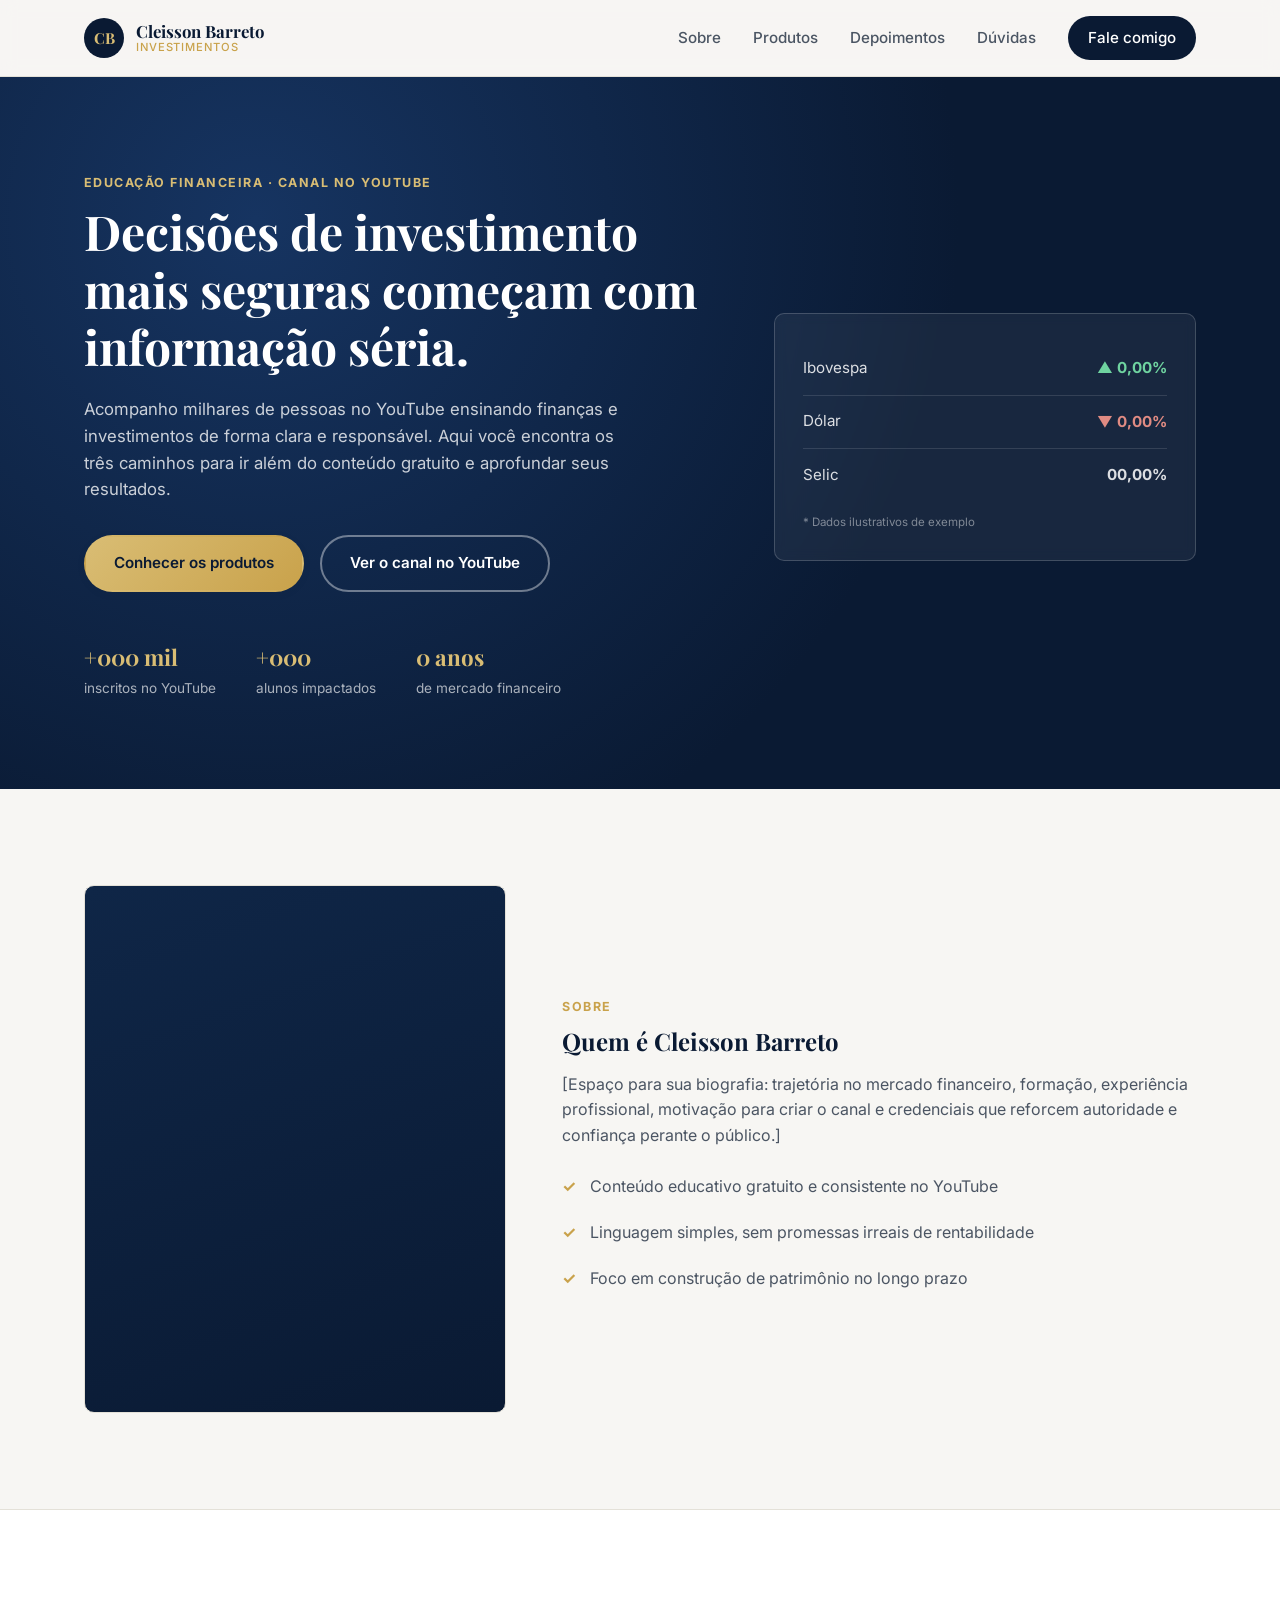
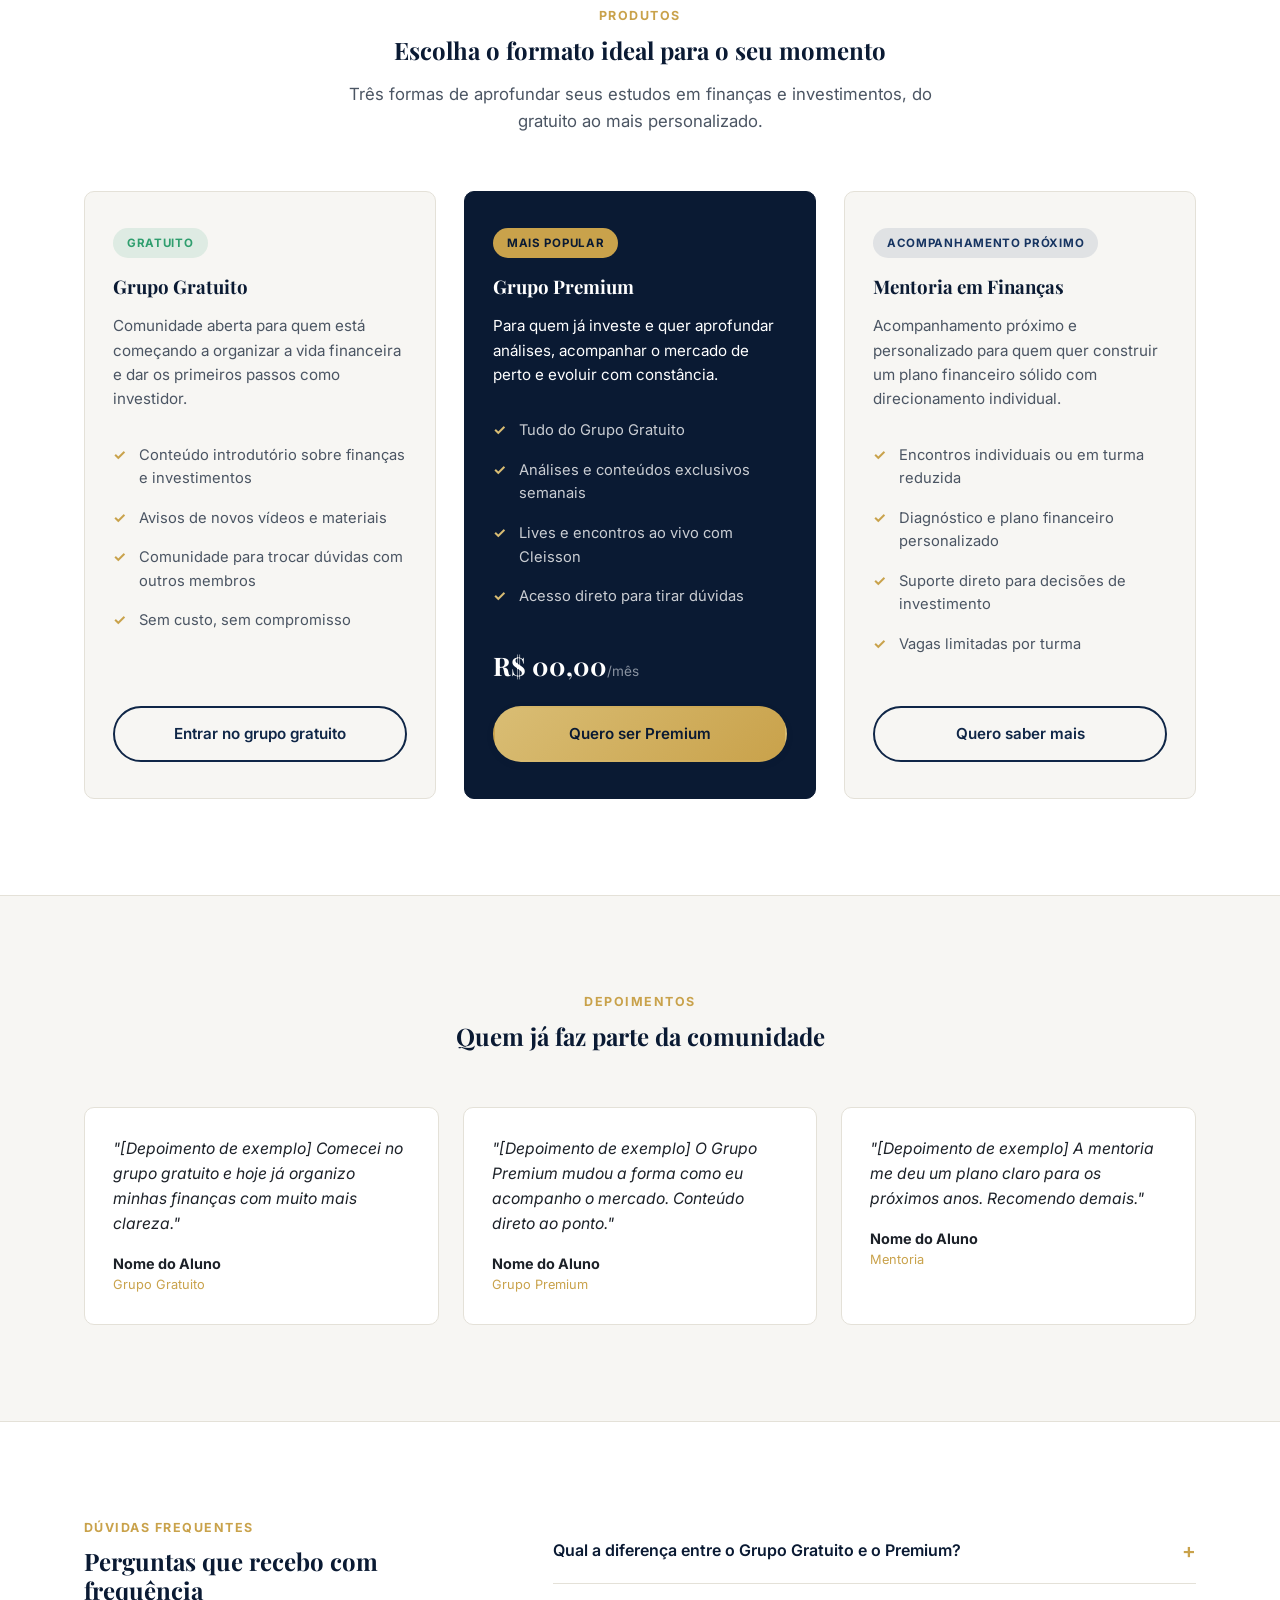
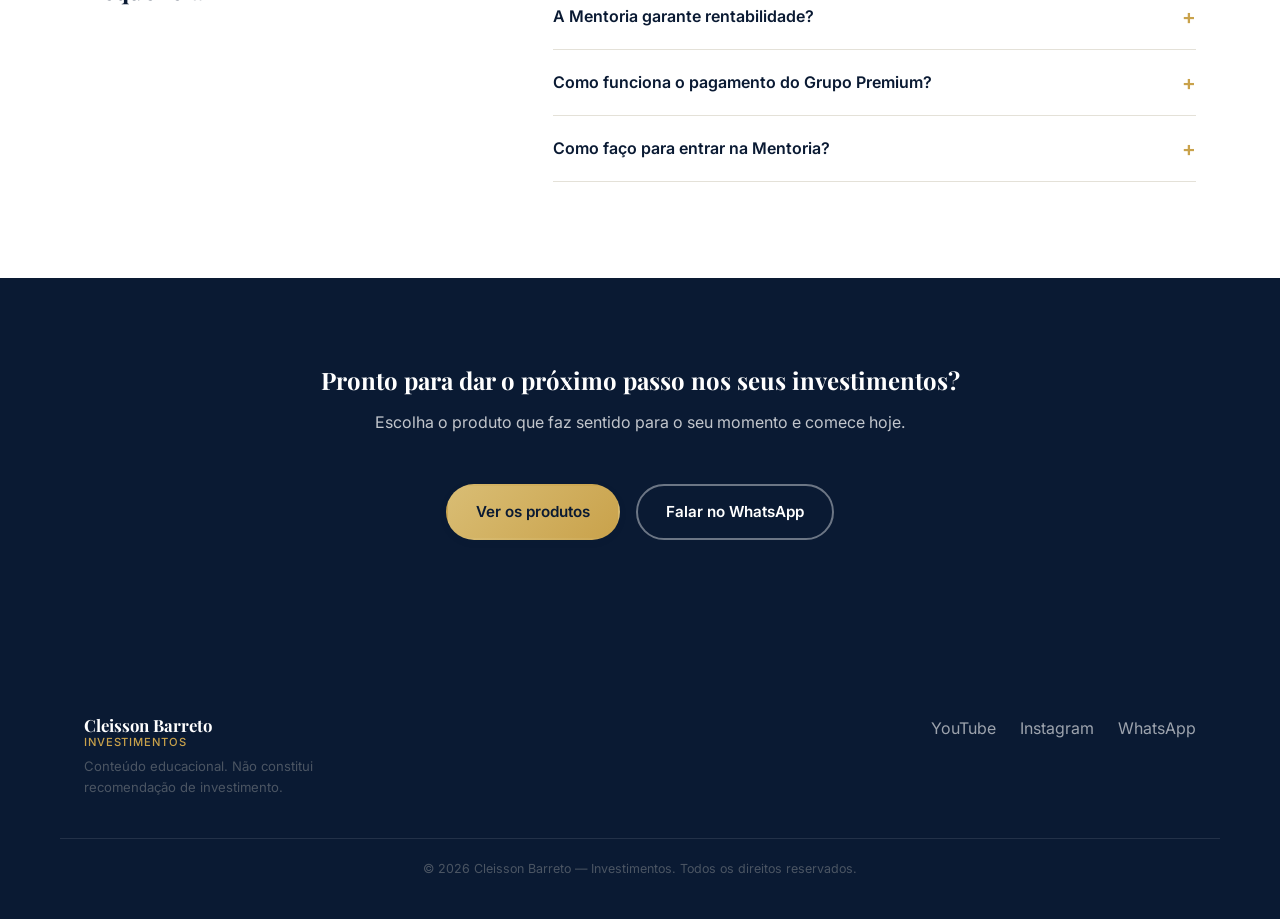
==== index.html @ 2f40ebaf "Landing page inicial: Cleisson Barreto - Investimentos" ====
<!DOCTYPE html>
<html lang="pt-BR">
<head>
<meta charset="UTF-8">
<meta name="viewport" content="width=device-width, initial-scale=1.0">
<title>Cleisson Barreto — Investimentos | Mentoria, Grupo Premium e Comunidade Gratuita</title>
<meta name="description" content="Educação financeira séria e prática. Conheça a Mentoria, o Grupo Premium e o Grupo Gratuito de Cleisson Barreto — Investimentos.">
<link rel="icon" href="data:,">
<link rel="preconnect" href="https://fonts.googleapis.com">
<link rel="preconnect" href="https://fonts.gstatic.com" crossorigin>
<link href="https://fonts.googleapis.com/css2?family=Playfair+Display:wght@600;700;800&family=Inter:wght@400;500;600;700&display=swap" rel="stylesheet">
<link rel="stylesheet" href="assets/style.css">
</head>
<body>

<!-- HEADER -->
<header class="header" id="header">
  <div class="container header__inner">
    <a href="#topo" class="brand">
      <span class="brand__mark">CB</span>
      <span class="brand__name">Cleisson Barreto <small>Investimentos</small></span>
    </a>

    <nav class="nav" id="nav">
      <a href="#sobre">Sobre</a>
      <a href="#produtos">Produtos</a>
      <a href="#depoimentos">Depoimentos</a>
      <a href="#faq">Dúvidas</a>
      <a href="#contato" class="nav__cta">Fale comigo</a>
    </nav>

    <button class="nav-toggle" id="navToggle" aria-label="Abrir menu" aria-expanded="false">
      <span></span><span></span><span></span>
    </button>
  </div>
</header>

<main id="topo">

  <!-- HERO -->
  <section class="hero">
    <div class="container hero__inner">
      <div class="hero__content">
        <p class="eyebrow">Educação financeira · Canal no YouTube</p>
        <h1>Decisões de investimento mais seguras começam com informação séria.</h1>
        <p class="hero__lead">
          Acompanho milhares de pessoas no YouTube ensinando finanças e investimentos de forma clara e responsável.
          Aqui você encontra os três caminhos para ir além do conteúdo gratuito e aprofundar seus resultados.
        </p>
        <div class="hero__actions">
          <a href="#produtos" class="btn btn--gold">Conhecer os produtos</a>
          <a href="#" class="btn btn--ghost" target="_blank" rel="noopener">Ver o canal no YouTube</a>
        </div>

        <div class="hero__stats">
          <div><strong>+000 mil</strong><span>inscritos no YouTube</span></div>
          <div><strong>+000</strong><span>alunos impactados</span></div>
          <div><strong>0 anos</strong><span>de mercado financeiro</span></div>
        </div>
      </div>

      <div class="hero__media" aria-hidden="true">
        <div class="hero__card">
          <div class="hero__card-row"><span>Ibovespa</span><strong class="up">▲ 0,00%</strong></div>
          <div class="hero__card-row"><span>Dólar</span><strong class="down">▼ 0,00%</strong></div>
          <div class="hero__card-row"><span>Selic</span><strong>00,00%</strong></div>
          <p class="hero__card-note">* Dados ilustrativos de exemplo</p>
        </div>
      </div>
    </div>
  </section>

  <!-- SOBRE -->
  <section class="sobre" id="sobre">
    <div class="container sobre__inner">
      <div class="sobre__media" aria-hidden="true">
        <div class="sobre__frame"></div>
      </div>
      <div class="sobre__content">
        <p class="eyebrow">Sobre</p>
        <h2>Quem é Cleisson Barreto</h2>
        <p>
          [Espaço para sua biografia: trajetória no mercado financeiro, formação, experiência profissional,
          motivação para criar o canal e credenciais que reforcem autoridade e confiança perante o público.]
        </p>
        <ul class="sobre__list">
          <li>Conteúdo educativo gratuito e consistente no YouTube</li>
          <li>Linguagem simples, sem promessas irreais de rentabilidade</li>
          <li>Foco em construção de patrimônio no longo prazo</li>
        </ul>
      </div>
    </div>
  </section>

  <!-- PRODUTOS -->
  <section class="produtos" id="produtos">
    <div class="container">
      <div class="section-head">
        <p class="eyebrow">Produtos</p>
        <h2>Escolha o formato ideal para o seu momento</h2>
        <p class="section-lead">Três formas de aprofundar seus estudos em finanças e investimentos, do gratuito ao mais personalizado.</p>
      </div>

      <div class="cards">

        <!-- GRATUITO -->
        <article class="card">
          <div class="card__badge card__badge--free">Gratuito</div>
          <h3>Grupo Gratuito</h3>
          <p class="card__desc">Comunidade aberta para quem está começando a organizar a vida financeira e dar os primeiros passos como investidor.</p>
          <ul class="card__features">
            <li>Conteúdo introdutório sobre finanças e investimentos</li>
            <li>Avisos de novos vídeos e materiais</li>
            <li>Comunidade para trocar dúvidas com outros membros</li>
            <li>Sem custo, sem compromisso</li>
          </ul>
          <a href="#" class="btn btn--outline" target="_blank" rel="noopener">Entrar no grupo gratuito</a>
        </article>

        <!-- PREMIUM -->
        <article class="card card--highlight">
          <div class="card__badge card__badge--premium">Mais popular</div>
          <h3>Grupo Premium</h3>
          <p class="card__desc">Para quem já investe e quer aprofundar análises, acompanhar o mercado de perto e evoluir com constância.</p>
          <ul class="card__features">
            <li>Tudo do Grupo Gratuito</li>
            <li>Análises e conteúdos exclusivos semanais</li>
            <li>Lives e encontros ao vivo com Cleisson</li>
            <li>Acesso direto para tirar dúvidas</li>
          </ul>
          <p class="card__price">R$ 00,00<span>/mês</span></p>
          <a href="#" class="btn btn--gold" target="_blank" rel="noopener">Quero ser Premium</a>
        </article>

        <!-- MENTORIA -->
        <article class="card">
          <div class="card__badge card__badge--mentoria">Acompanhamento próximo</div>
          <h3>Mentoria em Finanças</h3>
          <p class="card__desc">Acompanhamento próximo e personalizado para quem quer construir um plano financeiro sólido com direcionamento individual.</p>
          <ul class="card__features">
            <li>Encontros individuais ou em turma reduzida</li>
            <li>Diagnóstico e plano financeiro personalizado</li>
            <li>Suporte direto para decisões de investimento</li>
            <li>Vagas limitadas por turma</li>
          </ul>
          <a href="#" class="btn btn--outline" target="_blank" rel="noopener">Quero saber mais</a>
        </article>

      </div>
    </div>
  </section>

  <!-- DEPOIMENTOS -->
  <section class="depoimentos" id="depoimentos">
    <div class="container">
      <div class="section-head">
        <p class="eyebrow">Depoimentos</p>
        <h2>Quem já faz parte da comunidade</h2>
      </div>

      <div class="depo-grid">
        <blockquote class="depo">
          <p>"[Depoimento de exemplo] Comecei no grupo gratuito e hoje já organizo minhas finanças com muito mais clareza."</p>
          <footer><strong>Nome do Aluno</strong><span>Grupo Gratuito</span></footer>
        </blockquote>
        <blockquote class="depo">
          <p>"[Depoimento de exemplo] O Grupo Premium mudou a forma como eu acompanho o mercado. Conteúdo direto ao ponto."</p>
          <footer><strong>Nome do Aluno</strong><span>Grupo Premium</span></footer>
        </blockquote>
        <blockquote class="depo">
          <p>"[Depoimento de exemplo] A mentoria me deu um plano claro para os próximos anos. Recomendo demais."</p>
          <footer><strong>Nome do Aluno</strong><span>Mentoria</span></footer>
        </blockquote>
      </div>
    </div>
  </section>

  <!-- FAQ -->
  <section class="faq" id="faq">
    <div class="container faq__inner">
      <div class="section-head section-head--left">
        <p class="eyebrow">Dúvidas frequentes</p>
        <h2>Perguntas que recebo com frequência</h2>
      </div>

      <div class="accordion">
        <div class="accordion__item">
          <button class="accordion__trigger">Qual a diferença entre o Grupo Gratuito e o Premium?</button>
          <div class="accordion__panel">
            <p>[Explicação sobre a diferença de profundidade de conteúdo, frequência e formato entre os dois grupos.]</p>
          </div>
        </div>
        <div class="accordion__item">
          <button class="accordion__trigger">A Mentoria garante rentabilidade?</button>
          <div class="accordion__panel">
            <p>Não. Nenhum produto de educação financeira garante rentabilidade. O foco é te dar informação, método e acompanhamento para que você tome decisões mais conscientes.</p>
          </div>
        </div>
        <div class="accordion__item">
          <button class="accordion__trigger">Como funciona o pagamento do Grupo Premium?</button>
          <div class="accordion__panel">
            <p>[Explicação sobre forma de pagamento, recorrência e política de cancelamento.]</p>
          </div>
        </div>
        <div class="accordion__item">
          <button class="accordion__trigger">Como faço para entrar na Mentoria?</button>
          <div class="accordion__panel">
            <p>[Explicação sobre processo de inscrição, seleção e vagas disponíveis.]</p>
          </div>
        </div>
      </div>
    </div>
  </section>

  <!-- CTA FINAL -->
  <section class="cta-final" id="contato">
    <div class="container cta-final__inner">
      <h2>Pronto para dar o próximo passo nos seus investimentos?</h2>
      <p>Escolha o produto que faz sentido para o seu momento e comece hoje.</p>
      <div class="hero__actions">
        <a href="#produtos" class="btn btn--gold">Ver os produtos</a>
        <a href="#" class="btn btn--ghost" target="_blank" rel="noopener">Falar no WhatsApp</a>
      </div>
    </div>
  </section>

</main>

<!-- FOOTER -->
<footer class="footer">
  <div class="container footer__inner">
    <div>
      <span class="brand__name footer__brand">Cleisson Barreto <small>Investimentos</small></span>
      <p class="footer__note">Conteúdo educacional. Não constitui recomendação de investimento.</p>
    </div>
    <div class="footer__links">
      <a href="#" target="_blank" rel="noopener">YouTube</a>
      <a href="#" target="_blank" rel="noopener">Instagram</a>
      <a href="#" target="_blank" rel="noopener">WhatsApp</a>
    </div>
  </div>
  <div class="container">
    <p class="footer__copy">© <span id="year"></span> Cleisson Barreto — Investimentos. Todos os direitos reservados.</p>
  </div>
</footer>

<script src="assets/script.js"></script>
</body>
</html>
---- assets/style.css ----
/* ==========================================================================
   Cleisson Barreto — Investimentos
   Paleta: azul-marinho (autoridade) + dourado (premium) + grafite (texto)
   ========================================================================== */

:root {
  --navy-900: #0a1a33;
  --navy-800: #0f2647;
  --navy-700: #163461;
  --gold-500: #c9a24b;
  --gold-400: #d9bd74;
  --graphite-900: #1c2128;
  --graphite-600: #4b5563;
  --graphite-400: #8a93a1;
  --off-white: #f7f6f3;
  --white: #ffffff;
  --border: #e4e1d8;
  --success: #2f9e6e;
  --danger: #c0392b;

  --font-head: "Playfair Display", Georgia, serif;
  --font-body: "Inter", -apple-system, BlinkMacSystemFont, "Segoe UI", sans-serif;

  --radius: 10px;
  --shadow-sm: 0 2px 8px rgba(10, 26, 51, 0.06);
  --shadow-md: 0 12px 32px rgba(10, 26, 51, 0.12);
  --container: 1160px;
}

@media (prefers-color-scheme: dark) {
  :root {
    --off-white: #0b0f16;
    --white: #10151f;
    --graphite-900: #eef1f5;
    --graphite-600: #b7bfca;
    --graphite-400: #7c8794;
    --border: #232a37;
  }
}

* { box-sizing: border-box; }
html { scroll-behavior: smooth; }
body {
  margin: 0;
  font-family: var(--font-body);
  color: var(--graphite-900);
  background: var(--off-white);
  line-height: 1.6;
  -webkit-font-smoothing: antialiased;
}
img { max-width: 100%; display: block; }
a { color: inherit; text-decoration: none; }
ul { margin: 0; padding: 0; list-style: none; }
h1, h2, h3 { font-family: var(--font-head); line-height: 1.2; margin: 0 0 16px; color: var(--navy-900); }
@media (prefers-color-scheme: dark) { h1, h2, h3 { color: var(--graphite-900); } }
p { margin: 0 0 16px; color: var(--graphite-600); }

.container {
  max-width: var(--container);
  margin: 0 auto;
  padding: 0 24px;
}

.eyebrow {
  text-transform: uppercase;
  letter-spacing: 0.12em;
  font-size: 0.78rem;
  font-weight: 700;
  color: var(--gold-500);
  margin-bottom: 10px;
}

/* Buttons */
.btn {
  display: inline-flex;
  align-items: center;
  justify-content: center;
  padding: 14px 28px;
  border-radius: 999px;
  font-weight: 600;
  font-size: 0.95rem;
  border: 2px solid transparent;
  transition: transform 0.15s ease, box-shadow 0.15s ease, background 0.15s ease, color 0.15s ease;
  cursor: pointer;
  white-space: nowrap;
}
.btn:hover { transform: translateY(-2px); }
.btn--gold {
  background: linear-gradient(135deg, var(--gold-400), var(--gold-500));
  color: var(--navy-900);
  box-shadow: var(--shadow-sm);
}
.btn--gold:hover { box-shadow: var(--shadow-md); }
.btn--ghost {
  background: transparent;
  color: var(--white);
  border-color: rgba(255, 255, 255, 0.4);
}
.btn--ghost:hover { border-color: var(--white); }
.btn--outline {
  background: transparent;
  color: var(--navy-800);
  border-color: var(--navy-800);
}
@media (prefers-color-scheme: dark) { .btn--outline { color: var(--graphite-900); border-color: var(--graphite-400); } }
.btn--outline:hover { background: var(--navy-800); color: var(--white); }

/* Header */
.header {
  position: sticky;
  top: 0;
  z-index: 100;
  background: rgba(247, 246, 243, 0.9);
  backdrop-filter: blur(8px);
  border-bottom: 1px solid var(--border);
}
@media (prefers-color-scheme: dark) { .header { background: rgba(11, 15, 22, 0.9); } }
.header__inner {
  display: flex;
  align-items: center;
  justify-content: space-between;
  height: 76px;
}
.brand { display: flex; align-items: center; gap: 12px; }
.brand__mark {
  width: 40px; height: 40px;
  border-radius: 50%;
  background: var(--navy-900);
  color: var(--gold-400);
  font-family: var(--font-head);
  font-weight: 700;
  display: flex; align-items: center; justify-content: center;
  font-size: 0.95rem;
}
.brand__name {
  font-family: var(--font-head);
  font-weight: 700;
  font-size: 1.05rem;
  color: var(--navy-900);
  display: flex;
  flex-direction: column;
  line-height: 1.15;
}
@media (prefers-color-scheme: dark) { .brand__name { color: var(--graphite-900); } }
.brand__name small {
  font-family: var(--font-body);
  font-weight: 500;
  font-size: 0.7rem;
  letter-spacing: 0.08em;
  text-transform: uppercase;
  color: var(--gold-500);
}
.nav { display: flex; align-items: center; gap: 32px; }
.nav a { font-weight: 500; font-size: 0.95rem; color: var(--graphite-600); }
.nav a:hover { color: var(--navy-900); }
@media (prefers-color-scheme: dark) { .nav a:hover { color: var(--graphite-900); } }
.nav__cta {
  background: var(--navy-900);
  color: var(--white) !important;
  padding: 10px 20px;
  border-radius: 999px;
}
.nav__cta:hover { background: var(--navy-700); }

.nav-toggle {
  display: none;
  flex-direction: column;
  gap: 5px;
  background: none;
  border: none;
  cursor: pointer;
  padding: 8px;
}
.nav-toggle span { width: 24px; height: 2px; background: var(--navy-900); border-radius: 2px; }
@media (prefers-color-scheme: dark) { .nav-toggle span { background: var(--graphite-900); } }

@media (max-width: 860px) {
  .nav {
    position: fixed;
    top: 76px; left: 0; right: 0;
    background: var(--white);
    flex-direction: column;
    align-items: flex-start;
    padding: 24px;
    gap: 20px;
    border-bottom: 1px solid var(--border);
    transform: translateY(-150%);
    transition: transform 0.25s ease;
  }
  .nav.is-open { transform: translateY(0); }
  .nav-toggle { display: flex; }
}

/* Hero */
.hero {
  background: radial-gradient(circle at 20% 20%, var(--navy-700), var(--navy-900) 60%);
  color: var(--white);
  padding: 96px 0 88px;
}
.hero__inner {
  display: grid;
  grid-template-columns: 1.2fr 0.8fr;
  gap: 56px;
  align-items: center;
}
.hero h1 {
  color: var(--white);
  font-size: clamp(2rem, 4vw, 3rem);
  margin-bottom: 20px;
}
.hero .eyebrow { color: var(--gold-400); }
.hero__lead { color: rgba(255,255,255,0.78); font-size: 1.05rem; max-width: 560px; }
.hero__actions { display: flex; gap: 16px; flex-wrap: wrap; margin: 32px 0 48px; }
.hero__stats { display: flex; gap: 40px; flex-wrap: wrap; }
.hero__stats strong { display: block; font-family: var(--font-head); font-size: 1.4rem; color: var(--gold-400); }
.hero__stats span { font-size: 0.85rem; color: rgba(255,255,255,0.65); }

.hero__card {
  background: rgba(255,255,255,0.06);
  border: 1px solid rgba(255,255,255,0.18);
  border-radius: var(--radius);
  padding: 28px;
  backdrop-filter: blur(6px);
}
.hero__card-row {
  display: flex; justify-content: space-between; align-items: center;
  padding: 14px 0;
  border-bottom: 1px solid rgba(255,255,255,0.12);
  color: rgba(255,255,255,0.85);
  font-size: 0.95rem;
}
.hero__card-row:last-of-type { border-bottom: none; }
.hero__card-row .up { color: #6fd3a0; }
.hero__card-row .down { color: #e08b83; }
.hero__card-note { font-size: 0.72rem; color: rgba(255,255,255,0.45); margin: 12px 0 0; }

@media (max-width: 860px) {
  .hero__inner { grid-template-columns: 1fr; }
  .hero__media { order: -1; }
}

/* Sobre */
.sobre { padding: 96px 0; }
.sobre__inner { display: grid; grid-template-columns: 0.8fr 1.2fr; gap: 56px; align-items: center; }
.sobre__frame {
  aspect-ratio: 4/5;
  border-radius: var(--radius);
  background: linear-gradient(160deg, var(--navy-800), var(--navy-900));
  border: 1px solid var(--border);
}
.sobre__list li {
  padding: 10px 0 10px 28px;
  position: relative;
  color: var(--graphite-600);
}
.sobre__list li::before {
  content: "✓";
  position: absolute; left: 0; top: 10px;
  color: var(--gold-500);
  font-weight: 700;
}
@media (max-width: 860px) {
  .sobre__inner { grid-template-columns: 1fr; }
  .sobre__frame { max-width: 320px; }
}

/* Section head */
.section-head { max-width: 640px; margin: 0 auto 56px; text-align: center; }
.section-head--left { margin: 0 0 40px; text-align: left; }
.section-lead { font-size: 1.05rem; }

/* Produtos */
.produtos { padding: 96px 0; background: var(--white); border-top: 1px solid var(--border); border-bottom: 1px solid var(--border); }
.cards {
  display: grid;
  grid-template-columns: repeat(3, 1fr);
  gap: 28px;
  align-items: stretch;
}
.card {
  background: var(--off-white);
  border: 1px solid var(--border);
  border-radius: var(--radius);
  padding: 36px 28px;
  display: flex;
  flex-direction: column;
  position: relative;
  transition: transform 0.2s ease, box-shadow 0.2s ease;
}
.card:hover { transform: translateY(-4px); box-shadow: var(--shadow-md); }
.card--highlight {
  background: var(--navy-900);
  border-color: var(--navy-900);
  color: var(--white);
}
.card--highlight h3, .card--highlight .card__desc, .card--highlight .card__price { color: var(--white); }
.card--highlight .card__features li { color: rgba(255,255,255,0.78); }
.card--highlight .card__features li::before { color: var(--gold-400); }

.card__badge {
  align-self: flex-start;
  font-size: 0.72rem;
  font-weight: 700;
  text-transform: uppercase;
  letter-spacing: 0.06em;
  padding: 6px 14px;
  border-radius: 999px;
  margin-bottom: 18px;
}
.card__badge--free { background: rgba(47,158,110,0.12); color: var(--success); }
.card__badge--premium { background: var(--gold-500); color: var(--navy-900); }
.card__badge--mentoria { background: rgba(22,52,97,0.1); color: var(--navy-700); }
.card--highlight .card__badge--premium { color: var(--navy-900); }

.card__desc { font-size: 0.95rem; }
.card__features { margin: 8px 0 28px; flex-grow: 1; }
.card__features li {
  padding: 8px 0 8px 26px;
  position: relative;
  font-size: 0.92rem;
  color: var(--graphite-600);
}
.card__features li::before {
  content: "✓";
  position: absolute; left: 0;
  color: var(--gold-500);
  font-weight: 700;
}
.card__price {
  font-family: var(--font-head);
  font-size: 1.6rem;
  font-weight: 700;
  color: var(--navy-900);
  margin-bottom: 20px;
}
.card__price span { font-family: var(--font-body); font-size: 0.85rem; font-weight: 400; color: var(--graphite-400); }
.card .btn { justify-content: center; width: 100%; }

@media (max-width: 980px) {
  .cards { grid-template-columns: 1fr; }
  .card--highlight { order: -1; }
}

/* Depoimentos */
.depoimentos { padding: 96px 0; }
.depo-grid { display: grid; grid-template-columns: repeat(3, 1fr); gap: 24px; }
.depo {
  margin: 0;
  background: var(--white);
  border: 1px solid var(--border);
  border-radius: var(--radius);
  padding: 28px;
}
.depo p { font-size: 0.98rem; color: var(--graphite-900); font-style: italic; }
@media (prefers-color-scheme: dark) { .depo p { color: var(--graphite-900); } }
.depo footer { display: flex; flex-direction: column; margin-top: 16px; }
.depo footer strong { font-size: 0.9rem; }
.depo footer span { font-size: 0.8rem; color: var(--gold-500); }
@media (max-width: 860px) { .depo-grid { grid-template-columns: 1fr; } }

/* FAQ */
.faq { padding: 96px 0; background: var(--white); border-top: 1px solid var(--border); }
.faq__inner { display: grid; grid-template-columns: 0.9fr 1.4fr; gap: 56px; }
.accordion__item { border-bottom: 1px solid var(--border); }
.accordion__trigger {
  width: 100%;
  text-align: left;
  background: none;
  border: none;
  padding: 20px 0;
  font-family: var(--font-body);
  font-size: 1rem;
  font-weight: 600;
  color: var(--navy-900);
  cursor: pointer;
  display: flex;
  justify-content: space-between;
  align-items: center;
}
@media (prefers-color-scheme: dark) { .accordion__trigger { color: var(--graphite-900); } }
.accordion__trigger::after {
  content: "+";
  font-size: 1.3rem;
  color: var(--gold-500);
  transition: transform 0.2s ease;
}
.accordion__item.is-open .accordion__trigger::after { transform: rotate(45deg); }
.accordion__panel {
  max-height: 0;
  overflow: hidden;
  transition: max-height 0.25s ease;
}
.accordion__panel p { padding-bottom: 20px; margin: 0; }
@media (max-width: 860px) { .faq__inner { grid-template-columns: 1fr; } }

/* CTA final */
.cta-final { background: var(--navy-900); color: var(--white); padding: 88px 0; text-align: center; }
.cta-final h2 { color: var(--white); }
.cta-final p { color: rgba(255,255,255,0.75); }
.cta-final__inner { display: flex; flex-direction: column; align-items: center; }

/* Footer */
.footer { background: var(--navy-900); color: rgba(255,255,255,0.6); padding: 40px 0 24px; }
.footer__inner { display: flex; justify-content: space-between; flex-wrap: wrap; gap: 24px; padding-bottom: 24px; border-bottom: 1px solid rgba(255,255,255,0.1); }
.footer__brand { color: var(--white); }
.footer__note { font-size: 0.82rem; margin-top: 8px; max-width: 320px; }
.footer__links { display: flex; gap: 24px; }
.footer__links a:hover { color: var(--white); }
.footer__copy { font-size: 0.78rem; padding-top: 20px; text-align: center; }
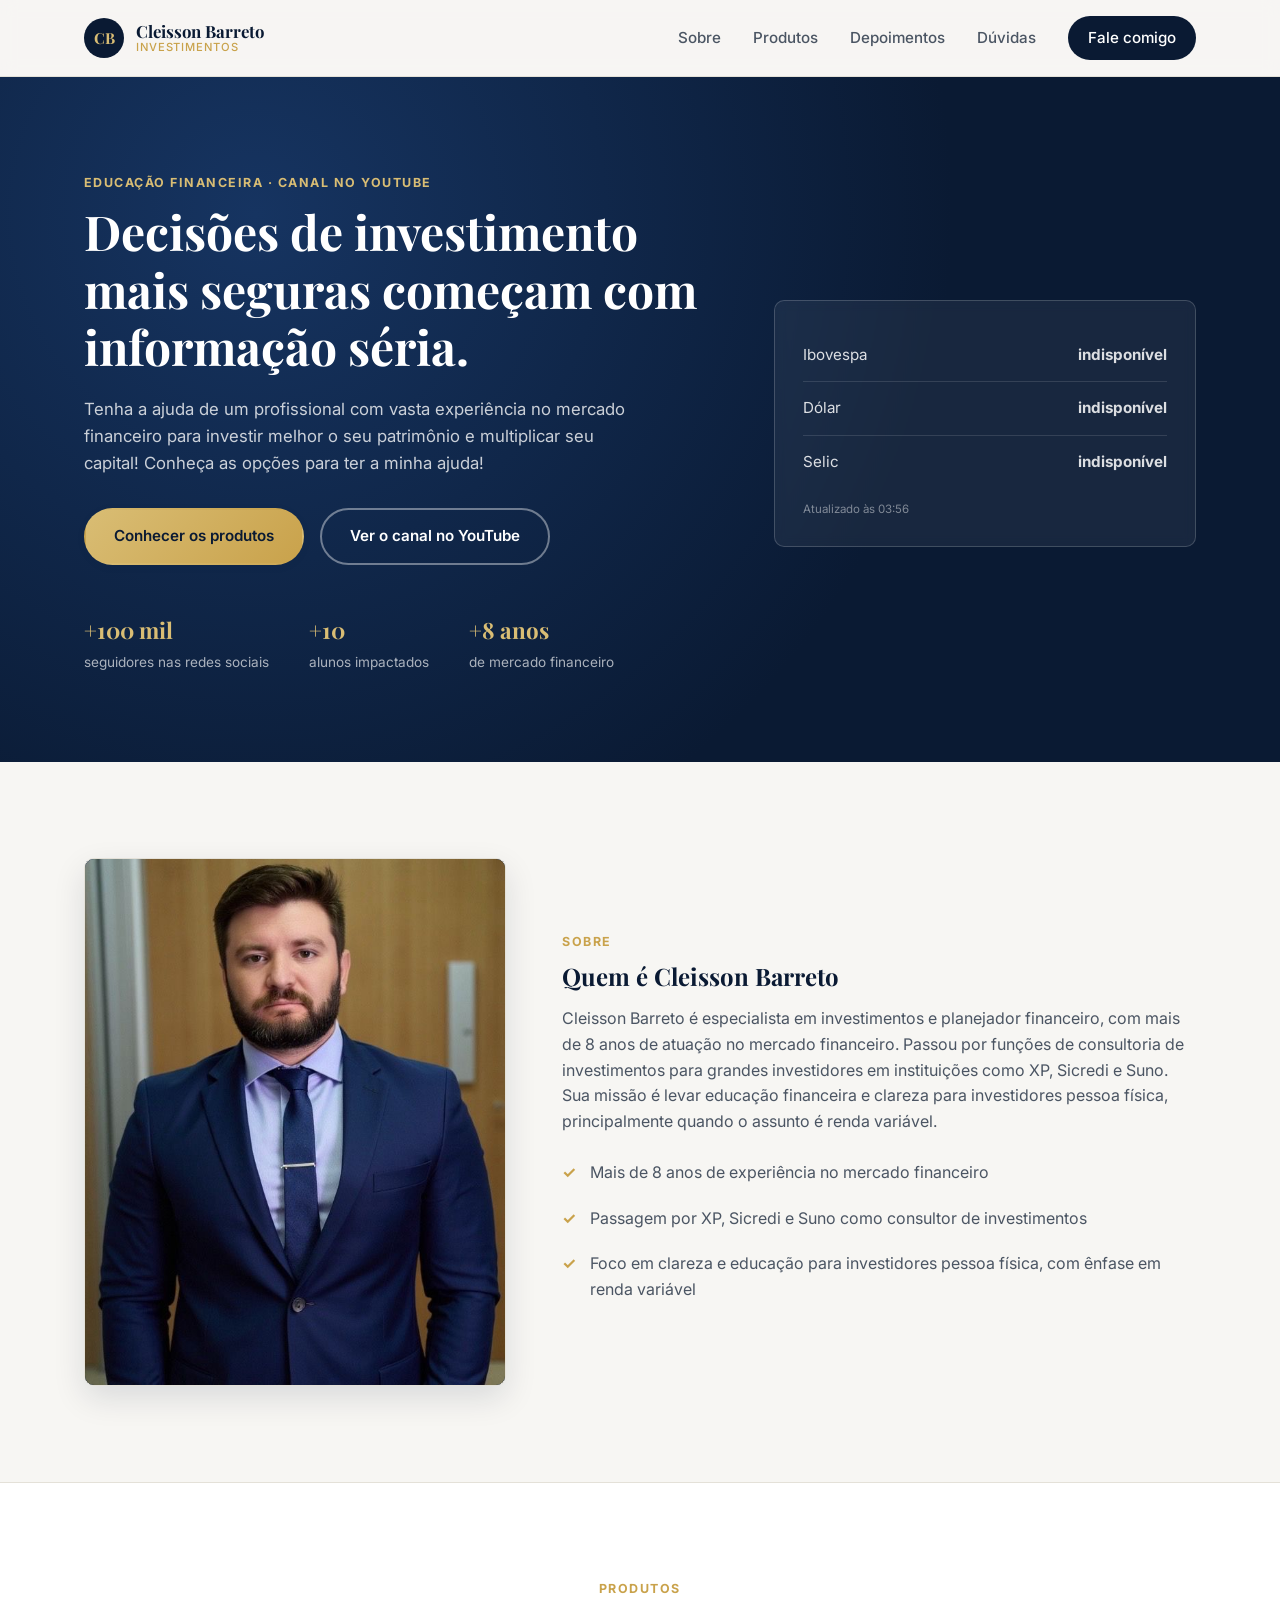
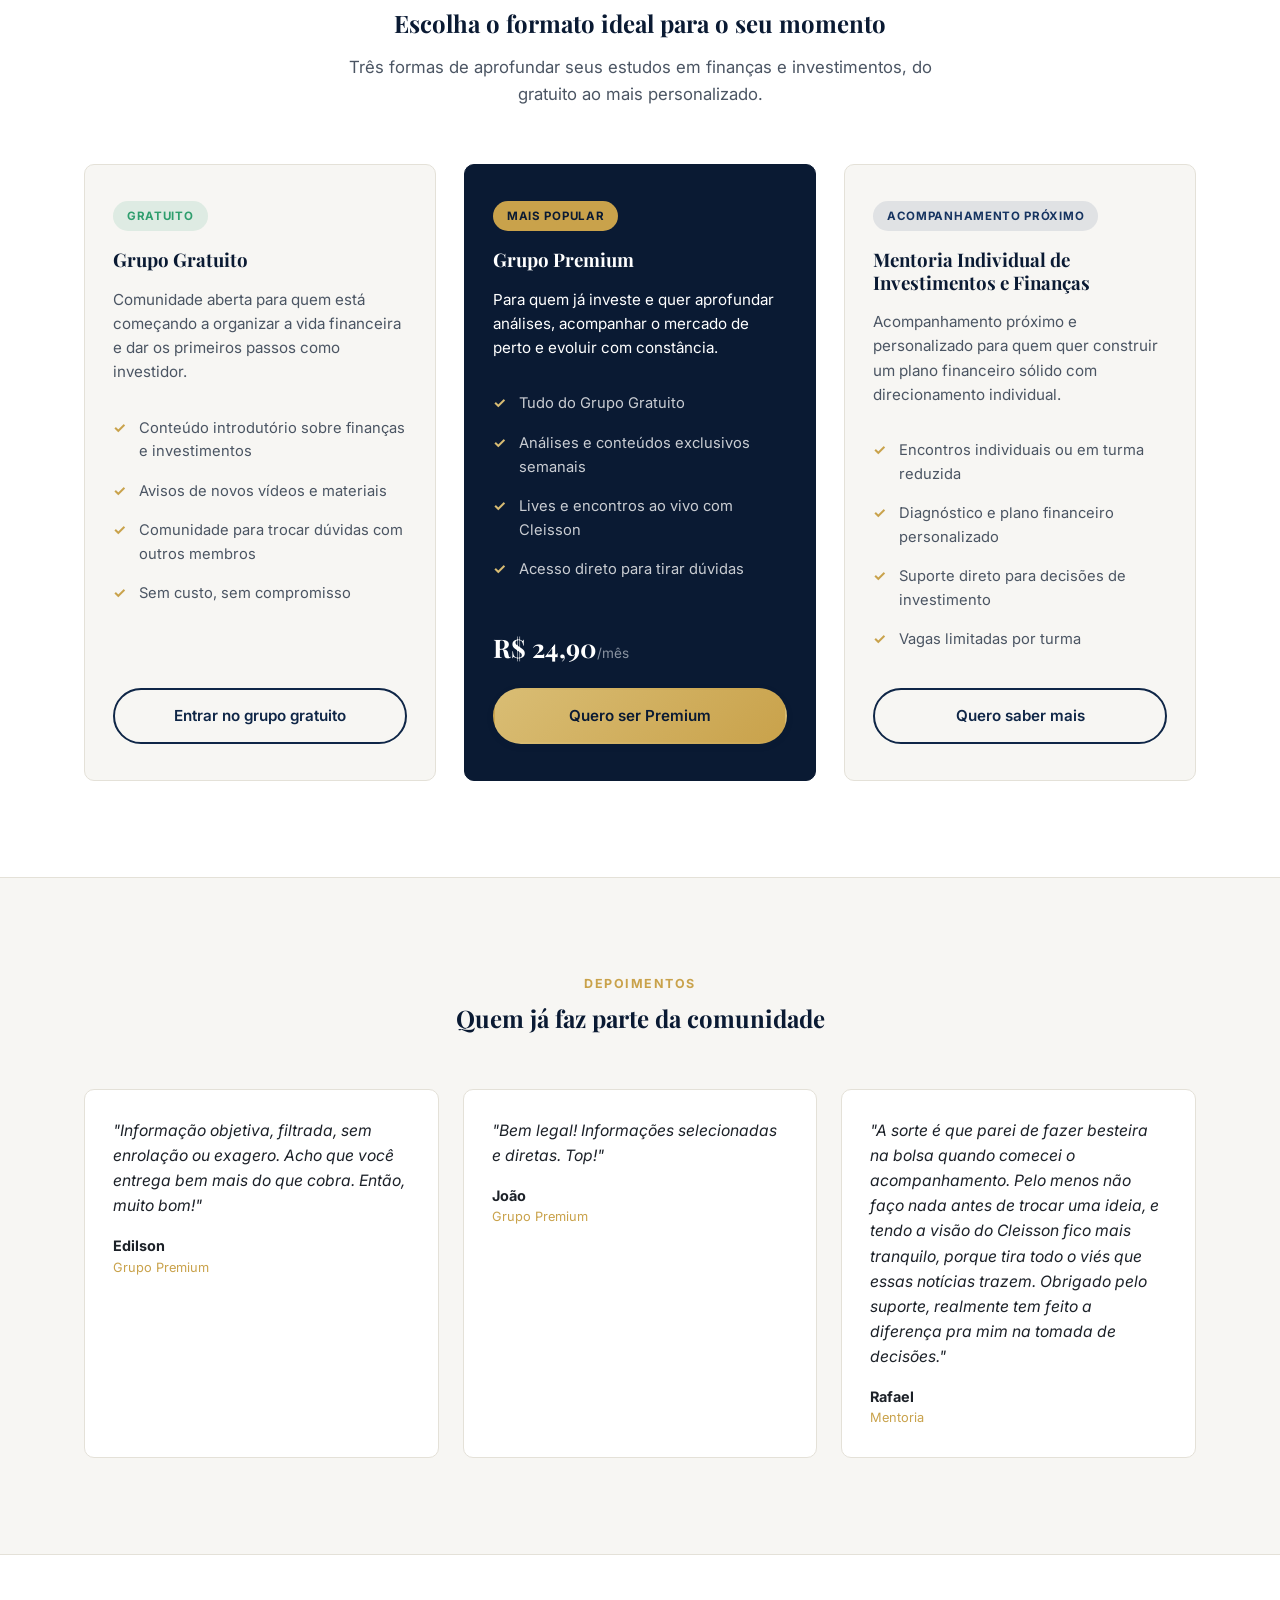
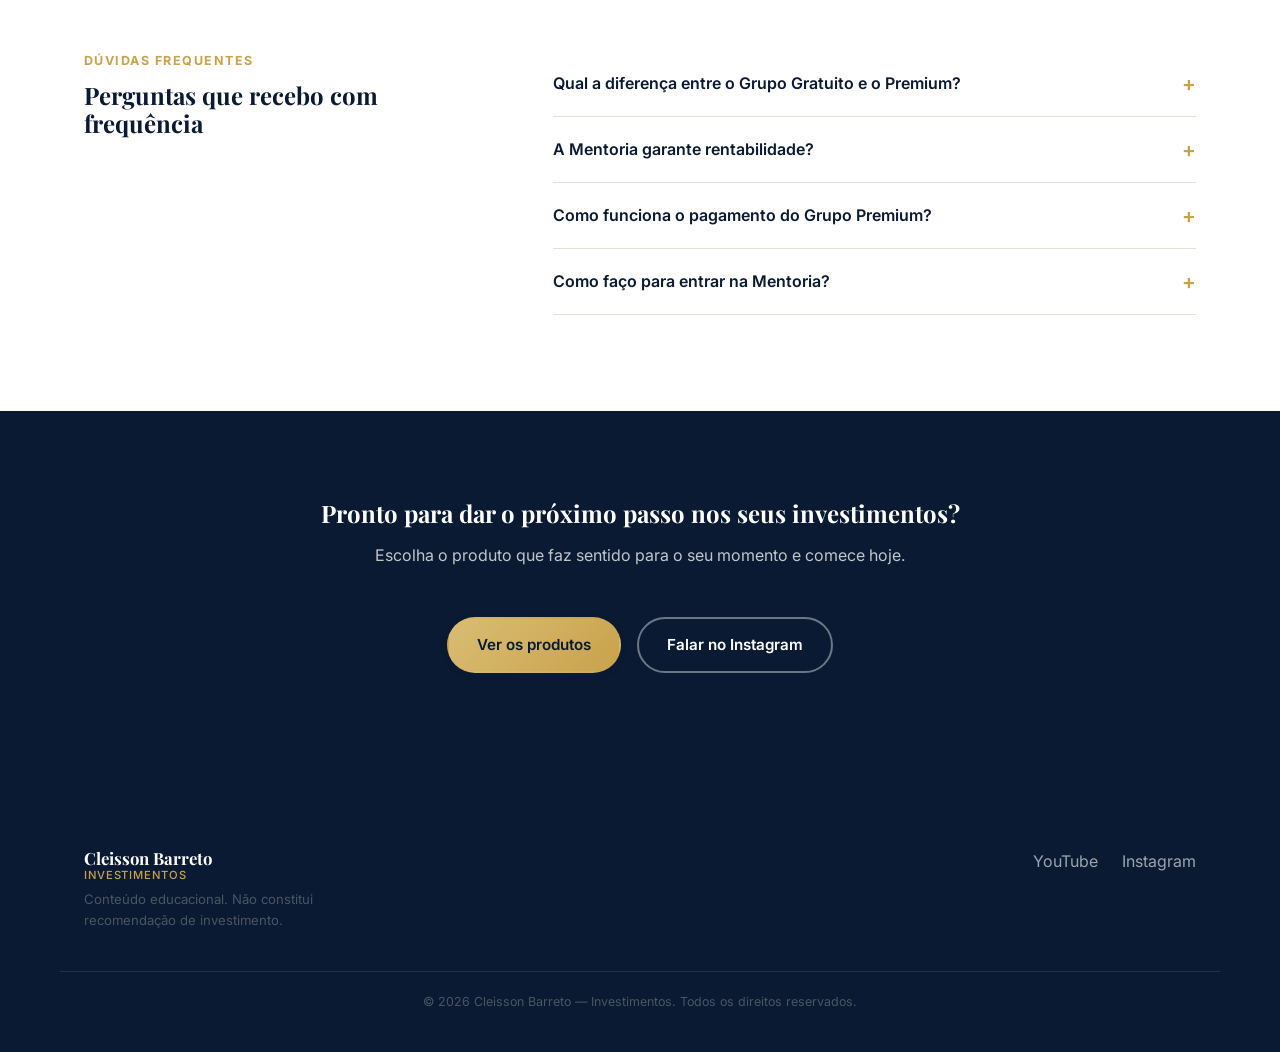
==== commit 07c9f857: "Personaliza conteúdo: bio, foto, links reais, depoimentos, preços e cotações em tempo real" ====
--- a/index.html
+++ b/index.html
@@ -44,27 +44,27 @@
         <p class="eyebrow">Educação financeira · Canal no YouTube</p>
         <h1>Decisões de investimento mais seguras começam com informação séria.</h1>
         <p class="hero__lead">
-          Acompanho milhares de pessoas no YouTube ensinando finanças e investimentos de forma clara e responsável.
-          Aqui você encontra os três caminhos para ir além do conteúdo gratuito e aprofundar seus resultados.
+          Tenha a ajuda de um profissional com vasta experiência no mercado financeiro para investir melhor o seu
+          patrimônio e multiplicar seu capital! Conheça as opções para ter a minha ajuda!
         </p>
         <div class="hero__actions">
           <a href="#produtos" class="btn btn--gold">Conhecer os produtos</a>
-          <a href="#" class="btn btn--ghost" target="_blank" rel="noopener">Ver o canal no YouTube</a>
+          <a href="https://www.youtube.com/@Cleisson.Barreto" class="btn btn--ghost" target="_blank" rel="noopener">Ver o canal no YouTube</a>
         </div>
 
         <div class="hero__stats">
-          <div><strong>+000 mil</strong><span>inscritos no YouTube</span></div>
-          <div><strong>+000</strong><span>alunos impactados</span></div>
-          <div><strong>0 anos</strong><span>de mercado financeiro</span></div>
+          <div><strong>+100 mil</strong><span>seguidores nas redes sociais</span></div>
+          <div><strong>+10</strong><span>alunos impactados</span></div>
+          <div><strong>+8 anos</strong><span>de mercado financeiro</span></div>
         </div>
       </div>
 
       <div class="hero__media" aria-hidden="true">
         <div class="hero__card">
-          <div class="hero__card-row"><span>Ibovespa</span><strong class="up">▲ 0,00%</strong></div>
-          <div class="hero__card-row"><span>Dólar</span><strong class="down">▼ 0,00%</strong></div>
-          <div class="hero__card-row"><span>Selic</span><strong>00,00%</strong></div>
-          <p class="hero__card-note">* Dados ilustrativos de exemplo</p>
+          <div class="hero__card-row"><span>Ibovespa</span><strong id="quote-ibov">--</strong></div>
+          <div class="hero__card-row"><span>Dólar</span><strong id="quote-usd">--</strong></div>
+          <div class="hero__card-row"><span>Selic</span><strong id="quote-selic">--</strong></div>
+          <p class="hero__card-note" id="quote-note">Cotações em tempo real</p>
         </div>
       </div>
     </div>
@@ -73,20 +73,22 @@
   <!-- SOBRE -->
   <section class="sobre" id="sobre">
     <div class="container sobre__inner">
-      <div class="sobre__media" aria-hidden="true">
-        <div class="sobre__frame"></div>
+      <div class="sobre__media">
+        <img class="sobre__frame" src="assets/img/cleisson-barreto.jpg" alt="Cleisson Barreto, especialista em investimentos e planejador financeiro">
       </div>
       <div class="sobre__content">
         <p class="eyebrow">Sobre</p>
         <h2>Quem é Cleisson Barreto</h2>
         <p>
-          [Espaço para sua biografia: trajetória no mercado financeiro, formação, experiência profissional,
-          motivação para criar o canal e credenciais que reforcem autoridade e confiança perante o público.]
+          Cleisson Barreto é especialista em investimentos e planejador financeiro, com mais de 8 anos de atuação
+          no mercado financeiro. Passou por funções de consultoria de investimentos para grandes investidores em
+          instituições como XP, Sicredi e Suno. Sua missão é levar educação financeira e clareza para investidores
+          pessoa física, principalmente quando o assunto é renda variável.
         </p>
         <ul class="sobre__list">
-          <li>Conteúdo educativo gratuito e consistente no YouTube</li>
-          <li>Linguagem simples, sem promessas irreais de rentabilidade</li>
-          <li>Foco em construção de patrimônio no longo prazo</li>
+          <li>Mais de 8 anos de experiência no mercado financeiro</li>
+          <li>Passagem por XP, Sicredi e Suno como consultor de investimentos</li>
+          <li>Foco em clareza e educação para investidores pessoa física, com ênfase em renda variável</li>
         </ul>
       </div>
     </div>
@@ -114,7 +116,7 @@
             <li>Comunidade para trocar dúvidas com outros membros</li>
             <li>Sem custo, sem compromisso</li>
           </ul>
-          <a href="#" class="btn btn--outline" target="_blank" rel="noopener">Entrar no grupo gratuito</a>
+          <a href="https://chat.whatsapp.com/CbWvDylFjjS6c1WMN18DwR?mode=hqrc" class="btn btn--outline" target="_blank" rel="noopener">Entrar no grupo gratuito</a>
         </article>
 
         <!-- PREMIUM -->
@@ -128,14 +130,14 @@
             <li>Lives e encontros ao vivo com Cleisson</li>
             <li>Acesso direto para tirar dúvidas</li>
           </ul>
-          <p class="card__price">R$ 00,00<span>/mês</span></p>
-          <a href="#" class="btn btn--gold" target="_blank" rel="noopener">Quero ser Premium</a>
+          <p class="card__price">R$ 24,90<span>/mês</span></p>
+          <a href="https://sun.eduzz.com/D0R85O4A9Y" class="btn btn--gold" target="_blank" rel="noopener">Quero ser Premium</a>
         </article>
 
         <!-- MENTORIA -->
         <article class="card">
           <div class="card__badge card__badge--mentoria">Acompanhamento próximo</div>
-          <h3>Mentoria em Finanças</h3>
+          <h3>Mentoria Individual de Investimentos e Finanças</h3>
           <p class="card__desc">Acompanhamento próximo e personalizado para quem quer construir um plano financeiro sólido com direcionamento individual.</p>
           <ul class="card__features">
             <li>Encontros individuais ou em turma reduzida</li>
@@ -143,7 +145,7 @@
             <li>Suporte direto para decisões de investimento</li>
             <li>Vagas limitadas por turma</li>
           </ul>
-          <a href="#" class="btn btn--outline" target="_blank" rel="noopener">Quero saber mais</a>
+          <a href="https://docs.google.com/forms/d/e/1FAIpQLScpup_WyVRXi1pmmJ4D-G3h0P6ZGFCUt0v6tQGcmh5tn7kSPQ/viewform" class="btn btn--outline" target="_blank" rel="noopener">Quero saber mais</a>
         </article>
 
       </div>
@@ -160,16 +162,16 @@
 
       <div class="depo-grid">
         <blockquote class="depo">
-          <p>"[Depoimento de exemplo] Comecei no grupo gratuito e hoje já organizo minhas finanças com muito mais clareza."</p>
-          <footer><strong>Nome do Aluno</strong><span>Grupo Gratuito</span></footer>
+          <p>"Informação objetiva, filtrada, sem enrolação ou exagero. Acho que você entrega bem mais do que cobra. Então, muito bom!"</p>
+          <footer><strong>Edilson</strong><span>Grupo Premium</span></footer>
         </blockquote>
         <blockquote class="depo">
-          <p>"[Depoimento de exemplo] O Grupo Premium mudou a forma como eu acompanho o mercado. Conteúdo direto ao ponto."</p>
-          <footer><strong>Nome do Aluno</strong><span>Grupo Premium</span></footer>
+          <p>"Bem legal! Informações selecionadas e diretas. Top!"</p>
+          <footer><strong>João</strong><span>Grupo Premium</span></footer>
         </blockquote>
         <blockquote class="depo">
-          <p>"[Depoimento de exemplo] A mentoria me deu um plano claro para os próximos anos. Recomendo demais."</p>
-          <footer><strong>Nome do Aluno</strong><span>Mentoria</span></footer>
+          <p>"A sorte é que parei de fazer besteira na bolsa quando comecei o acompanhamento. Pelo menos não faço nada antes de trocar uma ideia, e tendo a visão do Cleisson fico mais tranquilo, porque tira todo o viés que essas notícias trazem. Obrigado pelo suporte, realmente tem feito a diferença pra mim na tomada de decisões."</p>
+          <footer><strong>Rafael</strong><span>Mentoria</span></footer>
         </blockquote>
       </div>
     </div>
@@ -187,7 +189,7 @@
         <div class="accordion__item">
           <button class="accordion__trigger">Qual a diferença entre o Grupo Gratuito e o Premium?</button>
           <div class="accordion__panel">
-            <p>[Explicação sobre a diferença de profundidade de conteúdo, frequência e formato entre os dois grupos.]</p>
+            <p>No Grupo Gratuito você recebe conteúdos diários sobre finanças e investimentos. Já no Grupo Premium os conteúdos são muito mais densos e aprofundados: além disso, os membros têm acesso à carteira do canal e a uma reunião mensal ao vivo com o Cleisson e os demais membros do grupo.</p>
           </div>
         </div>
         <div class="accordion__item">
@@ -199,13 +201,13 @@
         <div class="accordion__item">
           <button class="accordion__trigger">Como funciona o pagamento do Grupo Premium?</button>
           <div class="accordion__panel">
-            <p>[Explicação sobre forma de pagamento, recorrência e política de cancelamento.]</p>
+            <p>O Grupo Premium funciona por mensalidade, com pagamento via cartão de crédito ou Pix.</p>
           </div>
         </div>
         <div class="accordion__item">
           <button class="accordion__trigger">Como faço para entrar na Mentoria?</button>
           <div class="accordion__panel">
-            <p>[Explicação sobre processo de inscrição, seleção e vagas disponíveis.]</p>
+            <p>Basta preencher o formulário disponível no botão "Quero saber mais" e aguardar o contato para os próximos passos.</p>
           </div>
         </div>
       </div>
@@ -219,7 +221,7 @@
       <p>Escolha o produto que faz sentido para o seu momento e comece hoje.</p>
       <div class="hero__actions">
         <a href="#produtos" class="btn btn--gold">Ver os produtos</a>
-        <a href="#" class="btn btn--ghost" target="_blank" rel="noopener">Falar no WhatsApp</a>
+        <a href="https://www.instagram.com/cleissonbarreto_" class="btn btn--ghost" target="_blank" rel="noopener">Falar no Instagram</a>
       </div>
     </div>
   </section>
@@ -234,9 +236,8 @@
       <p class="footer__note">Conteúdo educacional. Não constitui recomendação de investimento.</p>
     </div>
     <div class="footer__links">
-      <a href="#" target="_blank" rel="noopener">YouTube</a>
-      <a href="#" target="_blank" rel="noopener">Instagram</a>
-      <a href="#" target="_blank" rel="noopener">WhatsApp</a>
+      <a href="https://www.youtube.com/@Cleisson.Barreto" target="_blank" rel="noopener">YouTube</a>
+      <a href="https://www.instagram.com/cleissonbarreto_" target="_blank" rel="noopener">Instagram</a>
     </div>
   </div>
   <div class="container">
--- a/assets/style.css
+++ b/assets/style.css
@@ -244,9 +244,13 @@
 .sobre__inner { display: grid; grid-template-columns: 0.8fr 1.2fr; gap: 56px; align-items: center; }
 .sobre__frame {
   aspect-ratio: 4/5;
+  width: 100%;
   border-radius: var(--radius);
   background: linear-gradient(160deg, var(--navy-800), var(--navy-900));
   border: 1px solid var(--border);
+  object-fit: cover;
+  object-position: top center;
+  box-shadow: var(--shadow-md);
 }
 .sobre__list li {
   padding: 10px 0 10px 28px;
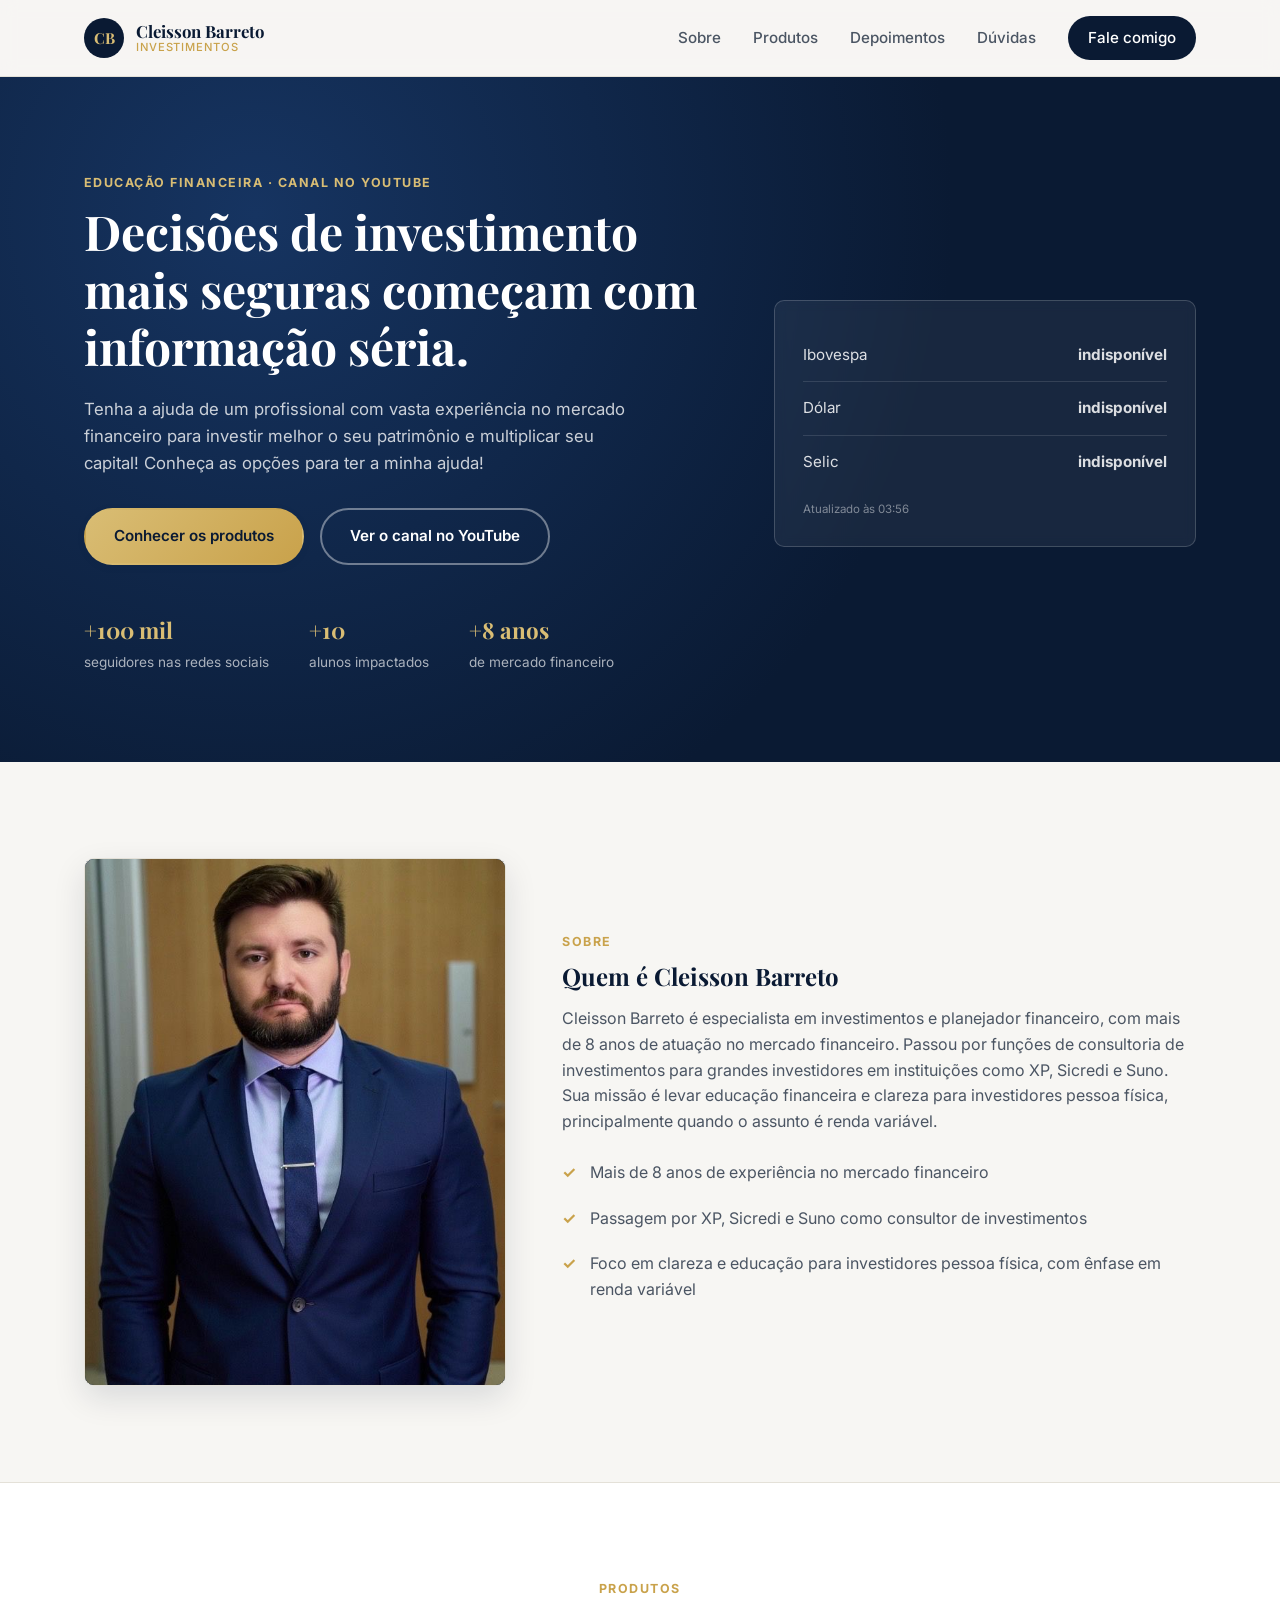
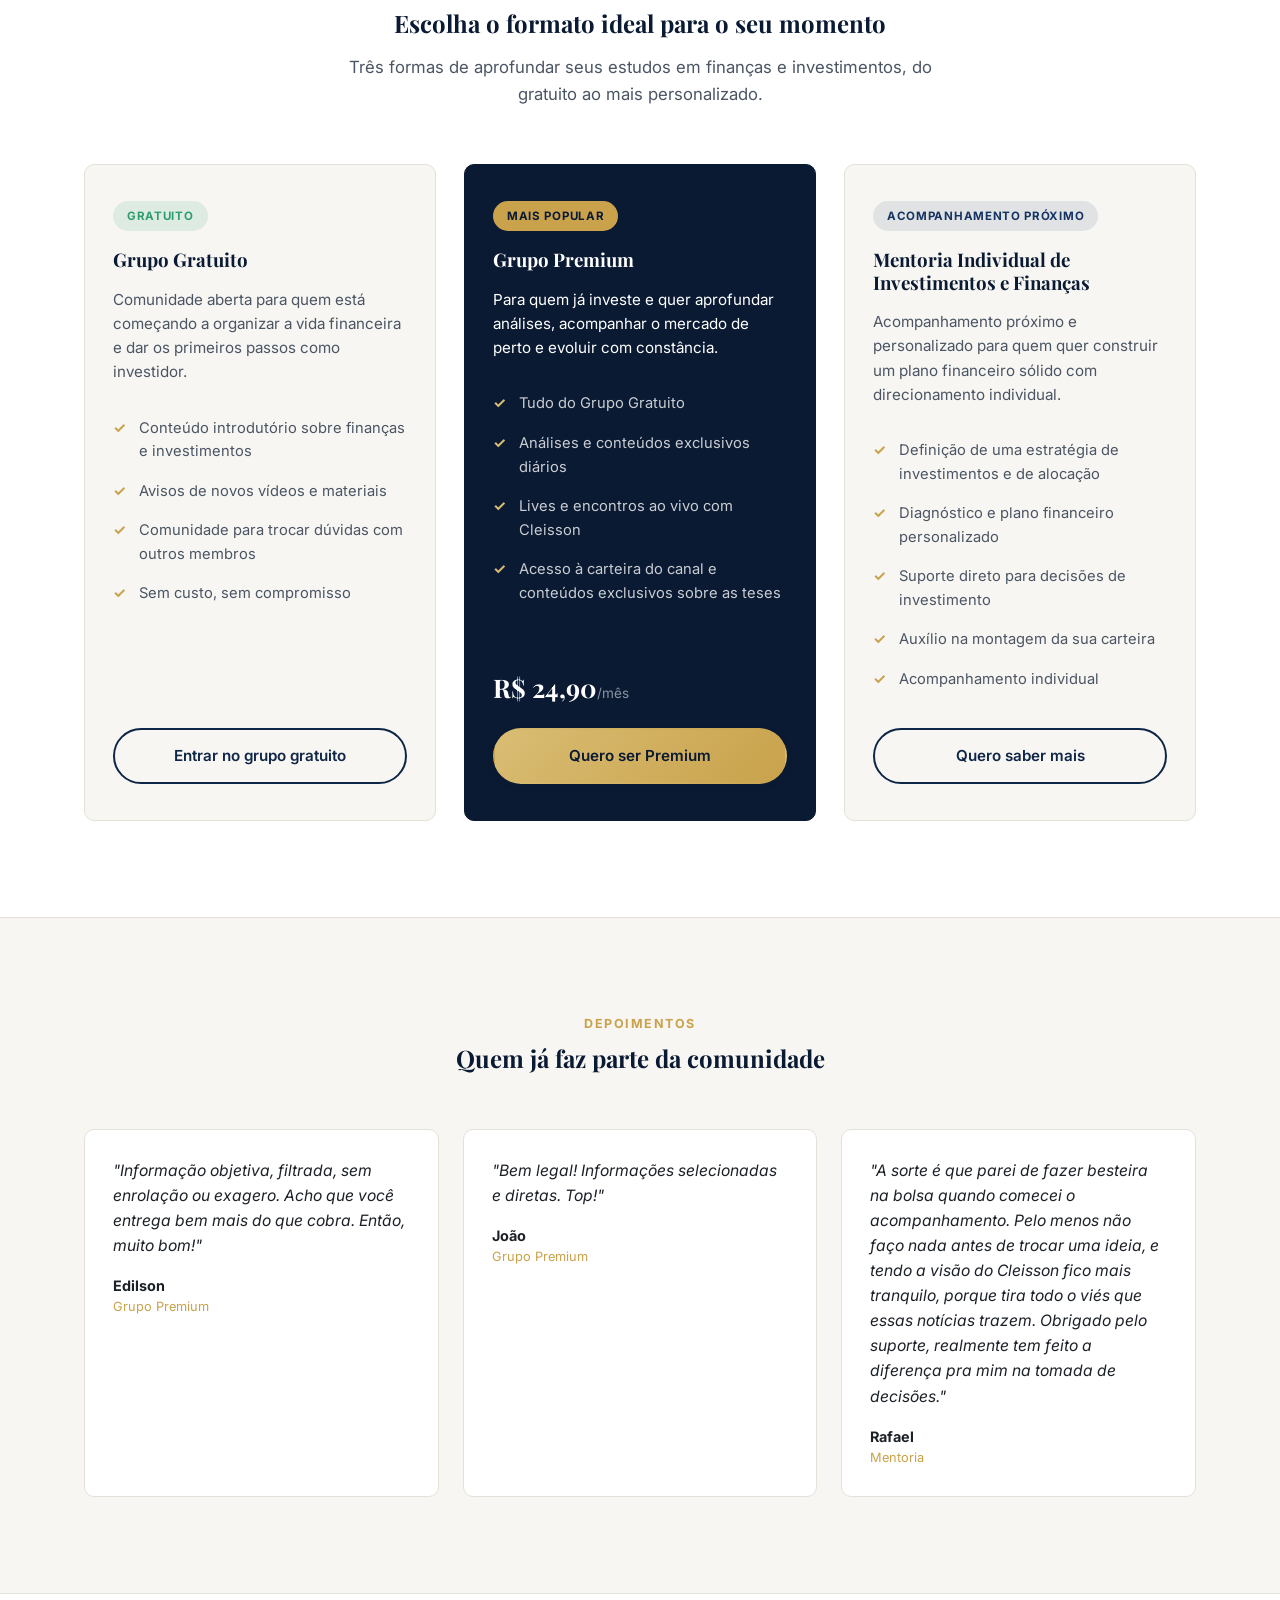
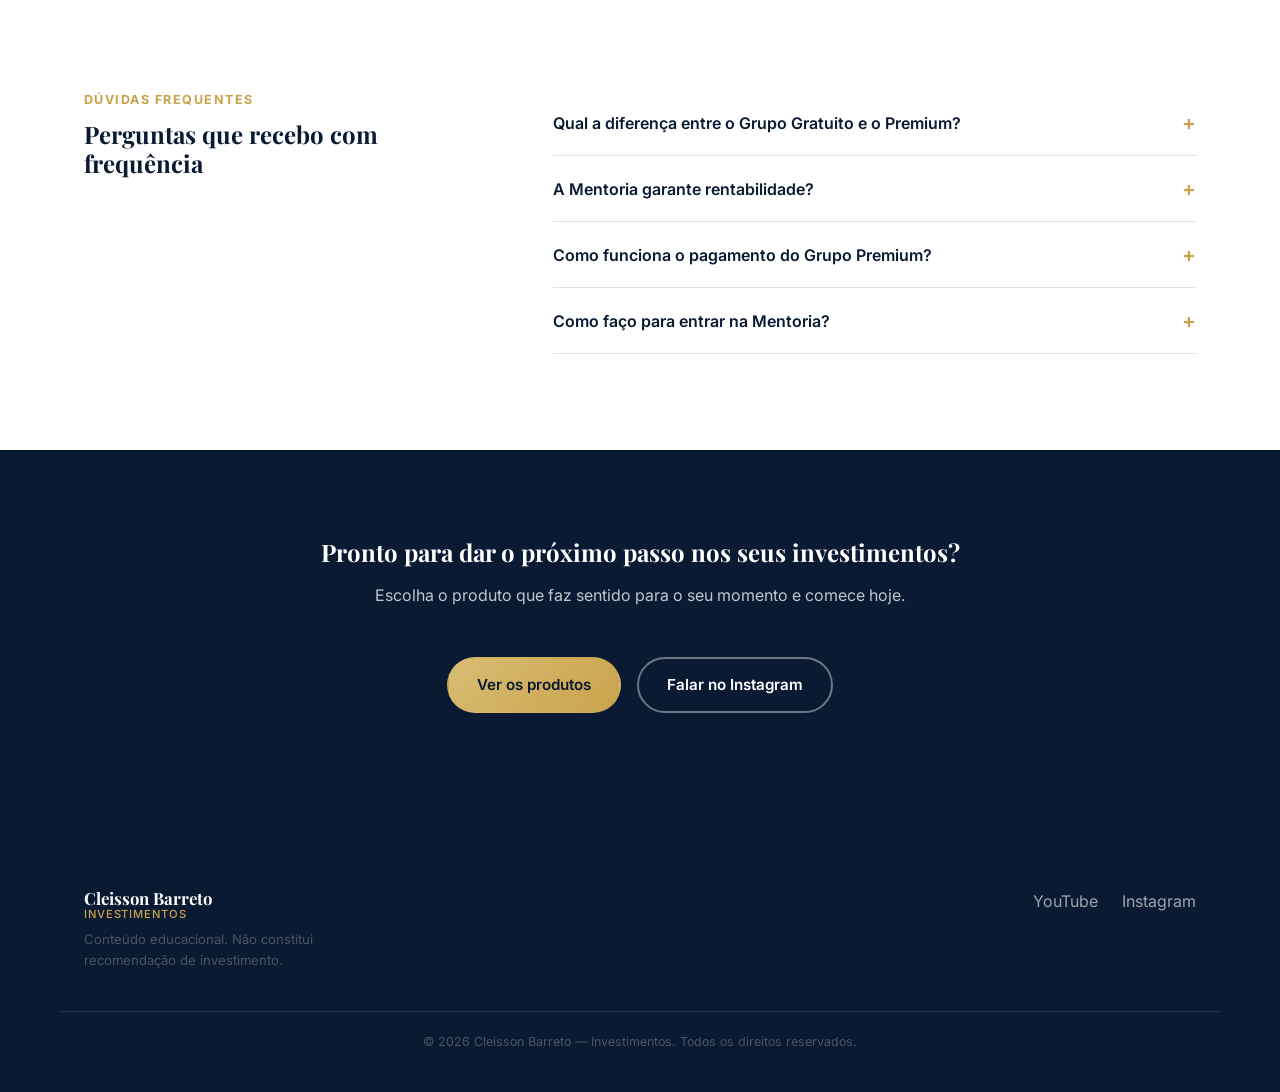
==== commit a0de055e: "Ajusta texto do hero e itens dos cards Premium e Mentoria" ====
--- a/index.html
+++ b/index.html
@@ -126,9 +126,9 @@
           <p class="card__desc">Para quem já investe e quer aprofundar análises, acompanhar o mercado de perto e evoluir com constância.</p>
           <ul class="card__features">
             <li>Tudo do Grupo Gratuito</li>
-            <li>Análises e conteúdos exclusivos semanais</li>
+            <li>Análises e conteúdos exclusivos diários</li>
             <li>Lives e encontros ao vivo com Cleisson</li>
-            <li>Acesso direto para tirar dúvidas</li>
+            <li>Acesso à carteira do canal e conteúdos exclusivos sobre as teses</li>
           </ul>
           <p class="card__price">R$ 24,90<span>/mês</span></p>
           <a href="https://sun.eduzz.com/D0R85O4A9Y" class="btn btn--gold" target="_blank" rel="noopener">Quero ser Premium</a>
@@ -140,10 +140,11 @@
           <h3>Mentoria Individual de Investimentos e Finanças</h3>
           <p class="card__desc">Acompanhamento próximo e personalizado para quem quer construir um plano financeiro sólido com direcionamento individual.</p>
           <ul class="card__features">
-            <li>Encontros individuais ou em turma reduzida</li>
+            <li>Definição de uma estratégia de investimentos e de alocação</li>
             <li>Diagnóstico e plano financeiro personalizado</li>
             <li>Suporte direto para decisões de investimento</li>
-            <li>Vagas limitadas por turma</li>
+            <li>Auxílio na montagem da sua carteira</li>
+            <li>Acompanhamento individual</li>
           </ul>
           <a href="https://docs.google.com/forms/d/e/1FAIpQLScpup_WyVRXi1pmmJ4D-G3h0P6ZGFCUt0v6tQGcmh5tn7kSPQ/viewform" class="btn btn--outline" target="_blank" rel="noopener">Quero saber mais</a>
         </article>
